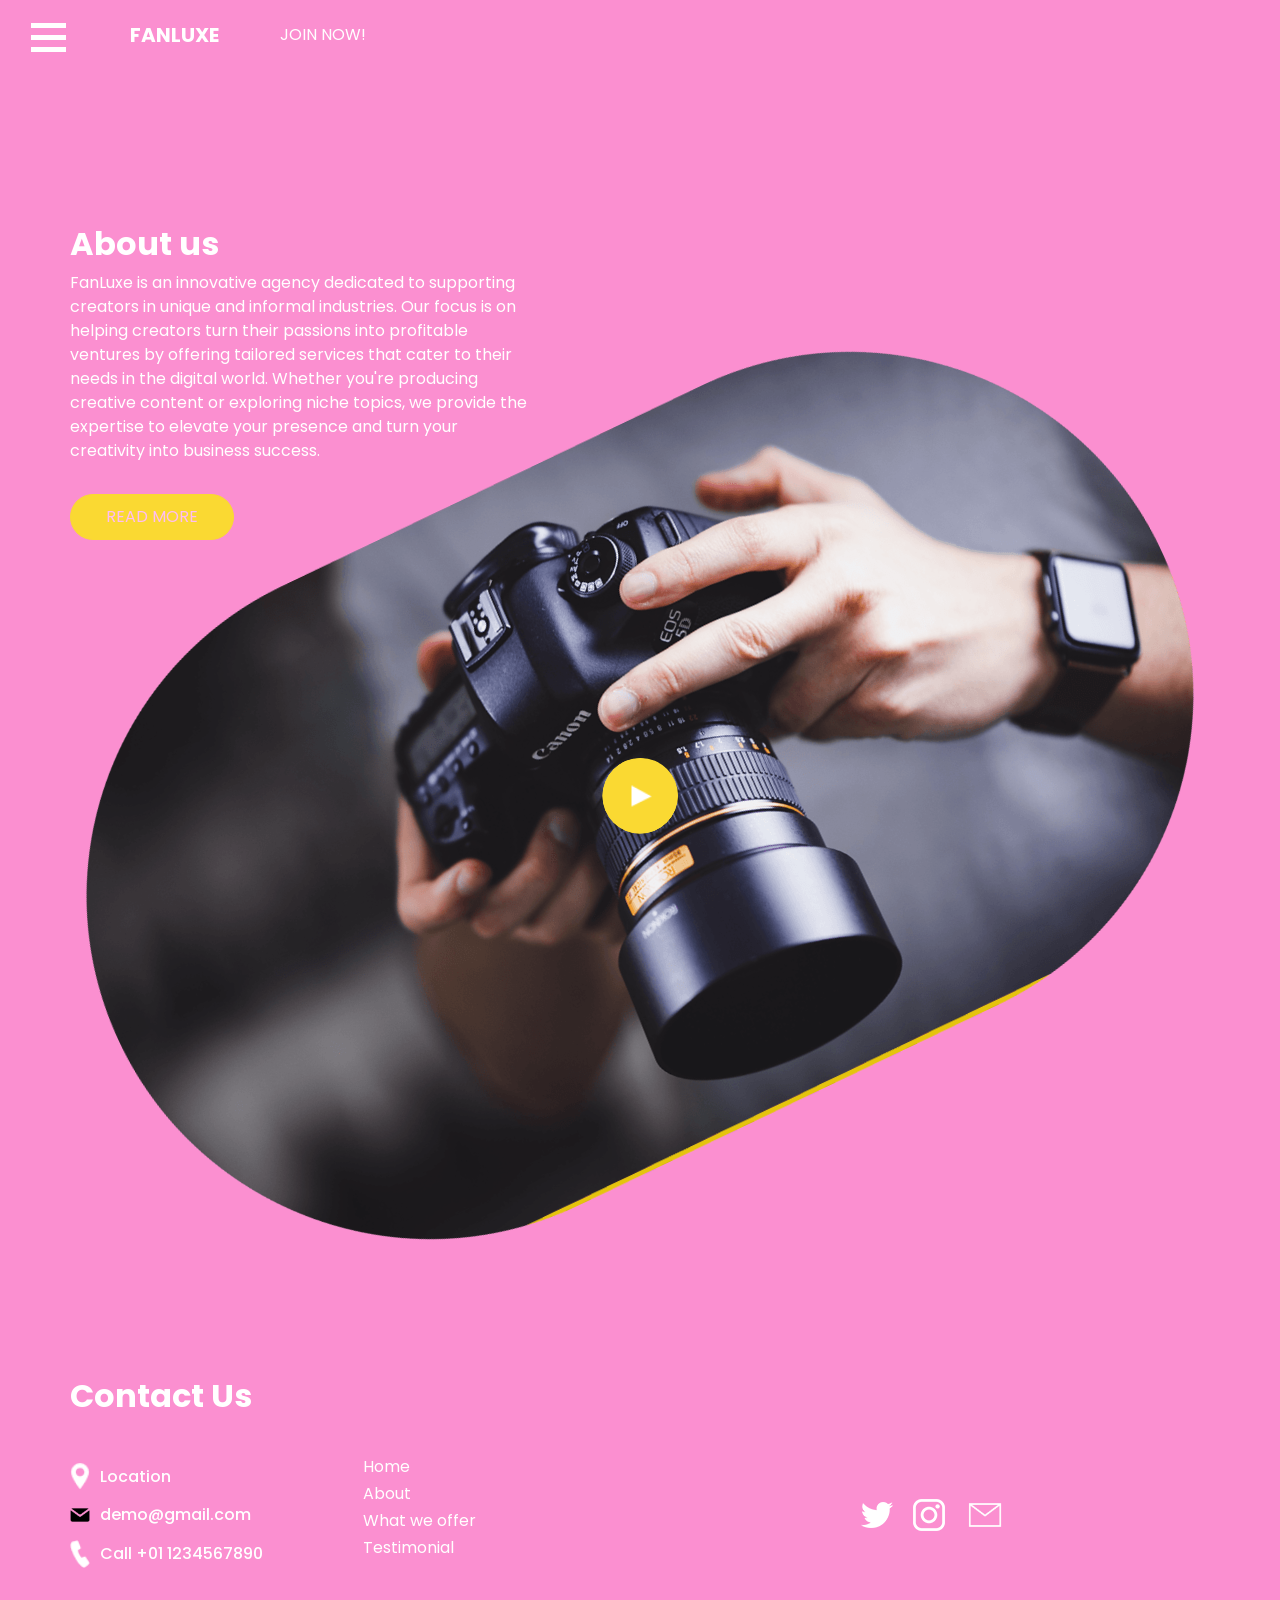
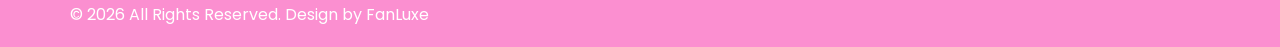
==== about.html @ 78a4a4df "Move website files to root directory for GitHub Pages" ====
<!DOCTYPE html>
<html lang="en">

<head>
  <!-- Basic -->
  <meta charset="utf-8" />
  <meta http-equiv="X-UA-Compatible" content="IE=edge" />
  <!-- Mobile Metas -->
  <meta name="viewport" content="width=device-width, initial-scale=1, shrink-to-fit=no" />
  <!-- Site Metas -->
  <meta name="keywords" content="" />
  <meta name="description" content="" />
  <meta name="author" content="" />

  <title>FanLuxe</title>

  <!-- slider stylesheet -->
  <link rel="stylesheet" type="text/css" href="https://cdnjs.cloudflare.com/ajax/libs/OwlCarousel2/2.3.4/assets/owl.carousel.min.css" />

  <!-- bootstrap core css -->
  <link rel="stylesheet" type="text/css" href="css/bootstrap.css" />

  <!-- Custom styles for this template -->
  <link href=" css/style.css" rel="stylesheet" />
  <!-- responsive style -->
  <link href="css/responsive.css" rel="stylesheet" />
</head>

<body class="sub_page">
  <div class="hero_area">
    <!-- header section strats -->
    <header class="header_section">
      <div class="container-fluid">
        <nav class="navbar navbar-expand-lg custom_nav-container d-block">
          <div class="main_nav_menu">
            <div class="fk_width">
              <div class="custom_menu-btn">
                <button onclick="openNav()">
                  <span class="s-1"> </span>
                  <span class="s-2"> </span>
                  <span class="s-3"> </span>
                </button>
              </div>
              <div id="myNav" class="overlay">
                <div class="overlay-content">
                  <a class="" href="index.html">Home <span class="sr-only">(current)</span></a>
                  <a class="" href="about.html">About </a>
                  <a class="" href="blog.html">What we offer </a>
                  <a class="" href="testimonial.html">Mission & Vision </a>
                </div>
              </div>
            </div>
            <a class="navbar-brand" href="index.html">
              <span>
                FanLuxe
              </span>
            </a>
            <div class="user_option">
              <a href="#">
                JOIN NOW!
              </a>
              <form class="form-inline ">
                <button class="btn  nav_search-btn" type="submit"></button>
              </form>
            </div>
          </div>
        </nav>
      </div>
    </header>
    <!-- end header section -->
  </div>

  <div class="layout_padding">
    <!-- about section -->

    <section class="about_section layout_padding-bottom">
      <div class="container">
        <div class="row">
          <div class="col-md-5">
            <div class="detail-box">
              <div class="heading_container">
                <h2>
                  About us
                </h2>
                <p>
                  FanLuxe is an innovative agency dedicated to supporting creators in unique and informal industries. Our focus is on helping creators turn their passions into profitable ventures by offering tailored services that cater to their needs in the digital world. Whether you're producing creative content or exploring niche topics, we provide the expertise to elevate your presence and turn your creativity into business success.
                </p>
                <a href="">
                  Read More
                </a>
              </div>
            </div>
          </div>
        </div>
      </div>
      <div class="img-box">
        <div class="play_btn">
          <a href="#">
            <img src="images/play.png" alt="" />
          </a>
        </div>
        <img src="images/about-img.png" class="about-img" alt="" />
      </div>
    </section>

    <!-- end about section -->
  </div>


  <!-- info section -->

  <section class="info_section ">
    <div class="info_container layout_padding-top">
      <div class="container">
        <div class="heading_container">
          <h2>
            Contact Us
          </h2>
        </div>
        <div class="info_main">
          <div class="row">
            <div class="col-md-4 col-lg-3">
              <div class="info_contact ">
                <a href="#" class="link-box">
                  <div class="img-box">
                    <img src="images/location.png" alt="" />
                  </div>
                  <div class="detail-box">
                    <h6>
                      Location
                    </h6>
                  </div>
                </a>
                <a href="" class="link-box">
                  <div class="img-box">
                    <img src="images/mail.png" alt="" />
                  </div>
                  <div class="detail-box">
                    <h6>
                      demo@gmail.com
                    </h6>
                  </div>
                </a>
                <a href="#" class="link-box">
                  <div class="img-box">
                    <img src="images/call.png" alt="" />
                  </div>
                  <div class="detail-box">
                    <h6>
                      Call +01 1234567890
                    </h6>
                  </div>
                </a>
              </div>
            </div>
            <div class="col-md-2 col-lg-3">
              <div class="info_link-box">
                <ul>
                  <li class=" active">
                    <a class="" href="index.html">Home <span class="sr-only">(current)</span></a>
                  </li>
                  <li class="">
                    <a class="" href="about.html">About </a>
                  </li>
                  <li class="">
                  
                  </li>
                  <li class="">
                    <a class="" href="blog.html">What we offer</a>
                  </li>
                  <li class="">
                    <a class="" href="testimonial.html">Testimonial </a>
                  </li>
                </ul>
              </div>
            </div>
            <div class="col-md-6 ">
              <div class="social_box">

                <a href="https://x.com/funluxe">
                  <img src="images/twitter.png" alt="" />
                </a>
      
                <a href="https://www.instagram.com/fan_luxeof/">
                  <img src="images/instagram.png" alt="" />   
                </a>
                <a href="fanluxeof@gmail.com">
                  <img src="images/maill.png" alt="" class="small-png" />
                </a>
              </div>
            </div>
          </div>
        </div>
      </div>
    </div>
  </section>

  <!-- end info section -->

  <!-- footer section -->
  <footer class="footer_section ">
    <div class="container">
      <p>
        &copy; <span id="displayYear"></span> All Rights Reserved. Design by
        <a href="https://html.design/">FanLuxe</a>
      </p>
    </div>
  </footer>
  <!-- footer section -->

  <script src="js/jquery-3.4.1.min.js"></script>
  <script src="js/bootstrap.js"></script>
  <script src="https://cdnjs.cloudflare.com/ajax/libs/OwlCarousel2/2.3.4/owl.carousel.min.js"></script>
  <script src="js/custom.js"></script>
</body>

</html>
---- css/style.css ----
@import url("https://fonts.googleapis.com/css2?family=Open+Sans:wght@400;700&family=Poppins:wght@400;500;700&display=swap");
@font-face {
  font-family: "Andale Mono";
  src: url(../fonts/AndaleMono.ttf);
}

html {
  scroll-behavior: smooth;
  overflow-x: hidden;
}

body {
  font-family: "Poppins", sans-serif;
  color: #df3ba3;
  background-color: #fb8fd0;
}

.layout_margin {
  margin-top: 90px;
  margin-bottom: 90px;
}

.layout_padding {
  padding-top: 120px;
  padding-bottom: 120px;
}

.layout_padding2 {
  padding-top: 45px;
  padding-bottom: 45px;
}

.small-png {
  width: 40px; /* Adjust the width as needed */
  height: auto; /* Maintain aspect ratio */
}


.layout_padding2-top {
  padding-top: 45px;
}

.layout_padding2-bottom {
  padding-bottom: 45px;
}

.layout_padding-top {
  padding-top: 120px;
}

.layout_padding-bottom {
  padding-bottom: 120px;
}

.heading_container {
  display: -webkit-box;
  display: -ms-flexbox;
  display: flex;
  -webkit-box-orient: vertical;
  -webkit-box-direction: normal;
      -ms-flex-direction: column;
          flex-direction: column;
  -webkit-box-align: start;
      -ms-flex-align: start;
          align-items: flex-start;
  color: #ffffff;
}

.heading_container h2 {
  font-weight: bold;
}

.heading_container a {
  display: inline-block;
  background: #fad932;
  color: hsl(310, 100%, 87%);
  padding: 10px 35px;
  border-radius: 30px;
  border: 1px solid #fad932;
  -webkit-transition: all 0.3s;
  transition: all 0.3s;
  text-transform: uppercase;
  margin-top: 15px;
}

.heading_container a:hover {
  background: transparent;
  color: #fad932;
}

@-webkit-keyframes hueAnimate {
  0% {
    -webkit-filter: hue-rotate(0deg);
            filter: hue-rotate(0deg);
  }
  100% {
    -webkit-filter: hue-rotate(360deg);
            filter: hue-rotate(360deg);
  }
}

@keyframes hueAnimate {
  0% {
    -webkit-filter: hue-rotate(0deg);
            filter: hue-rotate(0deg);
  }
  100% {
    -webkit-filter: hue-rotate(360deg);
            filter: hue-rotate(360deg);
  }
}

/*header section*/
.hero_area {
  position: relative;
}

.sub_page .info_section .social_box {
  -webkit-filter: invert(100%);
          filter: invert(100%);
}

.header_section .container-fluid {
  padding-right: 25px;
  padding-left: 25px;
}

.header_section .nav_container {
  margin: 0 auto;
}

.custom_nav-container.navbar-expand-lg .navbar-nav .nav-link img {
  width: 22px;
  margin-right: 15px;
}

.custom_nav-container.navbar-expand-lg .navbar-nav .nav-link {
  padding: 0px 25px;
  color: #fefeff;
  text-align: center;
  font-family: "Roboto", sans-serif;
}

.custom_menu-btn {
  z-index: 9;
  position: absolute;
  left: 0;
  top: 15px;
}

.custom_menu-btn button {
  outline: none;
  border: none;
  background-color: transparent;
}

.custom_menu-btn span {
  display: block;
  width: 35px;
  height: 5px;
  background-color: #fff;
  margin: 7px 0;
  -webkit-transition: all 0.3s;
  transition: all 0.3s;
}

.custom_menu-btn .s-2 {
  -webkit-transition: all 0.1s;
  transition: all 0.1s;
}

.menu_btn-style {
  position: fixed;
  left: 22px;
  top: 15px;
}

.menu_btn-style button {
  -webkit-transform: translateX(14px);
          transform: translateX(14px);
}

.menu_btn-style button .s-1 {
  -webkit-transform: rotate(45deg) translateY(17px);
          transform: rotate(45deg) translateY(17px);
}

.menu_btn-style button .s-2 {
  -webkit-transform: translateX(-100px);
          transform: translateX(-100px);
}

.menu_btn-style button .s-3 {
  -webkit-transform: rotate(-45deg) translateY(-17px);
          transform: rotate(-45deg) translateY(-17px);
}

.position-unset {
  position: unset;
}

.navbar-expand-lg .navbar-collapse {
  -webkit-box-flex: 0;
      -ms-flex-positive: 0;
          flex-grow: 0;
}

.overlay {
  height: 100%;
  width: 0;
  position: fixed;
  z-index: 1;
  top: 0;
  left: 0;
  background: rgba(3, 16, 3, 0.95);
  overflow-x: hidden;
  -webkit-transition: 0.5s;
  transition: 0.5s;
}

.overlay .closebtn {
  position: absolute;
  top: 0;
  right: 30px;
  font-size: 60px;
}

.overlay a {
  display: inline-block;
  padding: 10px 15px;
  text-decoration: none;
  font-size: 18px;
  text-transform: uppercase;
  color: #ffffff;
  margin: 10px 0;
  display: block;
  -webkit-transition: 0.3s;
  transition: 0.3s;
  border: 1.5px solid #ffffff;
  border-radius: 5px;
  width: 190px;
}

.overlay a:hover {
  border-color: transparent;
  background-color: #ffffff;
}

.overlay-content {
  position: relative;
  top: 20%;
  width: 100%;
  text-align: center;
  margin-top: 30px;
  display: -webkit-box;
  display: -ms-flexbox;
  display: flex;
  -webkit-box-orient: vertical;
  -webkit-box-direction: normal;
      -ms-flex-direction: column;
          flex-direction: column;
  -webkit-box-align: center;
      -ms-flex-align: center;
          align-items: center;
}

.menu_width {
  width: 100%;
}

.scroll-y-hidden {
  overflow-y: hidden;
}

a,
a:hover,
a:focus {
  text-decoration: none;
}

a:hover,
a:focus {
  color: initial;
}

.btn,
.btn:focus {
  outline: none !important;
  -webkit-box-shadow: none;
          box-shadow: none;
}

.fk_width {
  width: 105px;
}

.custom_nav-container .nav_search-btn {
  background-image: url(../images/search-icon.png);
  background-size: 18px;
  background-repeat: no-repeat;
  width: 35px;
  height: 35px;
  padding: 0;
  border: none;
  background-position: center;
}

.navbar-brand {
  display: -webkit-box;
  display: -ms-flexbox;
  display: flex;
}

.navbar-brand span {
  color: #ffffff;
  font-weight: bold;
  text-transform: uppercase;
}

.custom_nav-container {
  z-index: 99999;
  padding: 15px 0;
  -webkit-box-pack: start;
      -ms-flex-pack: start;
          justify-content: flex-start;
}

.custom_nav-container .navbar-toggler {
  outline: none;
}

.custom_nav-container .navbar-toggler .navbar-toggler-icon {
  background-image: url(../images/menu.png);
  background-size: 55px;
}

.main_nav_menu {
  display: -webkit-box;
  display: -ms-flexbox;
  display: flex;
}

.user_option {
  display: -webkit-box;
  display: -ms-flexbox;
  display: flex;
  -webkit-box-align: center;
      -ms-flex-align: center;
          align-items: center;
  margin-left: 45px;
}

.user_option a {
  display: -webkit-box;
  display: -ms-flexbox;
  display: flex;
  -webkit-box-align: center;
      -ms-flex-align: center;
          align-items: center;
  margin-right: 35px;
  color: #ffffff;
  text-transform: uppercase;
}

.user_option a img {
  width: 20px;
  margin-right: 10px;
}

.user_option a span {
  color: #ffffff;
}

/*end header section*/
.slider_section {
  padding-top: 45px;
}

.slider_section #carouselExampleIndicators {
  -webkit-box-flex: 1;
      -ms-flex: 1;
          flex: 1;
}

.slider_section .detail-box {
  color: #ffffff;
  margin-top: 75px;
}

.slider_section .detail-box h1 {
  font-size: 3rem;
  font-family: "Andale Mono";
}

.slider_section .detail-box p {
  margin-top: 15px;
}

.slider_section .detail-box a {
  display: inline-block;
  background: #fad932;
  color: #000000;
  padding: 10px 25px;
  border-radius: 30px;
  border: 1px solid #fad932;
  -webkit-transition: all 0.3s;
  transition: all 0.3s;
  text-transform: uppercase;
  margin-top: 35px;
}

.slider_section .detail-box a:hover {
  background: transparent;
  color: #fad932;
}

.slider_section .img-box {
  margin-top: -125px;
}

.slider_section .img-box img {
  width: 100%;
}

.slider_section .img-box::before {
  content: "";
  position: absolute;
  top: -135px;
  left: 0;
  width: 100%;
  height: 100%;
  background: -webkit-gradient(linear, left top, left bottom, from(#000000), color-stop(transparent), to(transparent));
  background: linear-gradient(to bottom, #000000, transparent, transparent);
  z-index: 1;
  display: none;
}

.slider_section .carousel_control-box {
  display: -webkit-box;
  display: -ms-flexbox;
  display: flex;
  -webkit-box-align: center;
      -ms-flex-align: center;
          align-items: center;
  margin-top: 45px;
}

.slider_section .carousel_btn-container {
  width: 95px;
  min-width: 95px;
  display: -webkit-box;
  display: -ms-flexbox;
  display: flex;
  -webkit-box-pack: justify;
      -ms-flex-pack: justify;
          justify-content: space-between;
  z-index: 999;
}

.slider_section .carousel_btn-container .carousel-control-prev,
.slider_section .carousel_btn-container .carousel-control-next {
  position: unset;
  width: 45px;
  height: 45px;
  border: none;
  border-radius: 100%;
  opacity: 1;
  background-repeat: no-repeat;
  background-size: 10px;
  background-position: center;
  border: 1.5px solid #ffffff;
  background-color: transparent;
}

.slider_section .carousel_btn-container .carousel-control-prev:hover,
.slider_section .carousel_btn-container .carousel-control-next:hover {
  background-color: #fad932;
  border-color: transparent;
}

.slider_section .carousel_btn-container .carousel-control-prev {
  background-image: url(../images/prev.png);
}

.slider_section .carousel_btn-container .carousel-control-next {
  background-image: url(../images/next.png);
}

.slider_section .carousel-indicators {
  width: 550px;
  min-width: 550px;
  position: relative;
  margin: 0;
  margin-left: 35px;
  -webkit-box-pack: justify;
      -ms-flex-pack: justify;
          justify-content: space-between;
}

.slider_section .carousel-indicators::before {
  content: "";
  width: calc(100% - 75px);
  height: 1px;
  position: absolute;
  top: 50%;
  left: calc(50% - 8px);
  -webkit-transform: translate(-50%, -50%);
          transform: translate(-50%, -50%);
  background-color: #ffffff;
}

.slider_section .carousel-indicators .ol_design {
  width: 20px;
  height: 20px;
  position: absolute;
  top: 50%;
  left: calc(0% + 35px);
  -webkit-transform: translate(-50%, -50%);
          transform: translate(-50%, -50%);
  border-radius: 100%;
  background-color: #fad932;
  -webkit-transition: all .3s;
  transition: all .3s;
  z-index: 2;
}

.slider_section .carousel-indicators li {
  height: auto;
  border: none;
  opacity: 1;
  color: #ffffff;
  text-indent: 0;
  background-color: transparent;
}

.about_section .detail-box {
  margin: 35px auto;
  position: relative;
  z-index: 2;
}

.about_section .img-box {
  width: 90%;
  margin: auto;
  position: relative;
  background-repeat: no-repeat;
  margin-top: -125px;
}

.about_section .img-box .play_btn {
  background: #fad932;
  display: -webkit-box;
  display: -ms-flexbox;
  display: flex;
  -webkit-box-align: center;
      -ms-flex-align: center;
          align-items: center;
  -webkit-box-pack: center;
      -ms-flex-pack: center;
          justify-content: center;
  border-radius: 100%;
  width: 75px;
  height: 75px;
  position: absolute;
  z-index: 3;
  top: 50%;
  left: 50%;
  -webkit-transform: translate(-50%, -50%);
          transform: translate(-50%, -50%);
}

.about_section .img-box .play_btn button {
  -webkit-box-shadow: none;
          box-shadow: none;
  background-color: transparent;
  border: none;
  position: relative;
  z-index: 5;
}

.about_section .img-box .play_btn a {
  background: #fad932;
  display: -webkit-box;
  display: -ms-flexbox;
  display: flex;
  -webkit-box-align: center;
      -ms-flex-align: center;
          align-items: center;
  -webkit-box-pack: center;
      -ms-flex-pack: center;
          justify-content: center;
  border-radius: 100%;
  width: 75px;
  height: 75px;
  position: relative;
  z-index: 5;
}

.about_section .img-box .play_btn img {
  width: 20px;
  margin-left: 3px;
}

.about_section .img-box .play_btn::before {
  content: "";
  width: 100%;
  height: 100%;
  position: absolute;
  top: 50%;
  left: 50%;
  background: #fad932;
  opacity: 1;
  border-radius: 100%;
  -webkit-transform: translate(-50%, -50%);
          transform: translate(-50%, -50%);
}

.about_section .img-box .play_btn::before {
  z-index: 2;
  -webkit-animation: before-animation 1500ms infinite;
          animation: before-animation 1500ms infinite;
}

@-webkit-keyframes before-animation {
  0% {
    -webkit-transform: translateX(-50%) translateY(-50%) translateZ(0) scale(1);
            transform: translateX(-50%) translateY(-50%) translateZ(0) scale(1);
    opacity: 1;
  }
  100% {
    -webkit-transform: translateX(-50%) translateY(-50%) translateZ(0) scale(1.5);
            transform: translateX(-50%) translateY(-50%) translateZ(0) scale(1.5);
    opacity: 0;
  }
}

@keyframes before-animation {
  0% {
    -webkit-transform: translateX(-50%) translateY(-50%) translateZ(0) scale(1);
            transform: translateX(-50%) translateY(-50%) translateZ(0) scale(1);
    opacity: 1;
  }
  100% {
    -webkit-transform: translateX(-50%) translateY(-50%) translateZ(0) scale(1.5);
            transform: translateX(-50%) translateY(-50%) translateZ(0) scale(1.5);
    opacity: 0;
  }
}

.about_section .img-box .about-img {
  width: 100%;
  -webkit-transform: rotate(-25deg);
          transform: rotate(-25deg);
  -webkit-animation: hueAnimate .7s infinite;
          animation: hueAnimate .7s infinite;
}

.about_section .btn-box {
  display: -webkit-box;
  display: -ms-flexbox;
  display: flex;
  -webkit-box-pack: center;
      -ms-flex-pack: center;
          justify-content: center;
  margin-top: 75px;
  margin-bottom: 175px;
}

.about_section .btn-box a {
  display: inline-block;
  background: #ffffff;
  color: #000000;
  padding: 10px 40px;
  border-radius: 30px;
  border: 1px solid #ffffff;
  -webkit-transition: all 0.3s;
  transition: all 0.3s;
}

.about_section .btn-box a:hover {
  background: transparent;
  color: #ffffff;
}

.gallery_section .gallery_container {
  position: relative;
  max-width: 1500px;
  margin: auto;
}

.gallery_section .gallery_container .gallery_bg {
  position: absolute;
  width: 100%;
  top: 10%;
  margin-left: 0;
  -webkit-transform: rotate(45deg);
          transform: rotate(45deg);
  z-index: -1;
}

.gallery_section .gallery_container .gallery_bg img {
  width: 100%;
}

.gallery_section .gallery_container .gallery_box {
  width: 85%;
  margin: auto;
}

.gallery_section .gallery_container .box {
  display: -webkit-box;
  display: -ms-flexbox;
  display: flex;
}

.gallery_section .gallery_container .box.b1 .img-box {
  margin-left: 8%;
}

.gallery_section .gallery_container .box.b3 {
  -webkit-box-pack: end;
      -ms-flex-pack: end;
          justify-content: flex-end;
}

.gallery_section .gallery_container .box.b4 {
  -webkit-box-pack: end;
      -ms-flex-pack: end;
          justify-content: flex-end;
}

.gallery_section .gallery_container .box.b4 .img-box {
  margin-right: 8%;
}

.gallery_section .gallery_container .box .img-box {
  position: relative;
  margin: 10px;
  border-radius: 35px;
  overflow: hidden;
  width: 350px;
}

.gallery_section .gallery_container .box .img-box img {
  width: 100%;
}

.gallery_section .gallery_container .box .img-box h5 {
  color: #031003;
  position: absolute;
  margin: 0;
  top: 50%;
  left: 50%;
  -webkit-transform: translate(-50%, -50%);
          transform: translate(-50%, -50%);
  text-transform: uppercase;
}

.blog_section .detail-box {
  margin: 35px auto;
  position: relative;
  z-index: 2;
}

.blog_section .blog_container {
  position: relative;
  max-width: 1500px;
  margin: auto;
}

.blog_section .blog_container .blog_bg {
  position: absolute;
  width: 100%;
  top: 10%;
  margin-left: 0;
  -webkit-transform: rotate(-45deg);
          transform: rotate(-45deg);
  z-index: -1;
}

.blog_section .blog_container .blog_bg img {
  width: 100%;
}

.blog_section .blog_box {
  width: 80%;
  margin: auto;
}

.blog_section .box {
  margin-top: 55px;
  background-color: #ffffff;
  border-radius: 35px;
  overflow: hidden;
}

.blog_section .box.b1 {
  margin-top: 100%;
}

.blog_section .box .img-box {
  position: relative;
}

.blog_section .box .img-box img {
  width: 100%;
}

.blog_section .box .blog-detail {
  padding: 25px 25px 15px;
}

.blog_section .box .blog-detail .blog_post {
  display: -webkit-box;
  display: -ms-flexbox;
  display: flex;
  -webkit-box-pack: justify;
      -ms-flex-pack: justify;
          justify-content: space-between;
}

.blog_section .box .blog-detail .blog_post h6 {
  color: #c2bebe;
}

.blog_section .box .blog-detail h5 {
  color: #031003;
  text-transform: uppercase;
  font-weight: bold;
}

.blog_section .box .blog-detail p {
  color: #404040;
}

.client_section .client_container {
  position: relative;
  max-width: 1500px;
  margin: auto;
}

.client_section .client_container .client_bg {
  position: absolute;
  width: 100%;
  top: 10%;
  margin-left: 0;
  -webkit-transform: rotate(45deg);
          transform: rotate(45deg);
  z-index: -1;
}

.client_section .client_container .client_bg img {
  width: 100%;
}

.client_section .client_box {
  width: 80%;
  margin: auto;
}

.client_section .box {
  position: relative;
}

.client_section .client_content-box {
  display: -webkit-box;
  display: -ms-flexbox;
  display: flex;
  -webkit-box-orient: vertical;
  -webkit-box-direction: normal;
      -ms-flex-direction: column;
          flex-direction: column;
  -webkit-box-align: center;
      -ms-flex-align: center;
          align-items: center;
  text-align: center;
  margin: 0 10px;
}

.client_section .client_content-box .img-box {
  width: 125px;
  border-radius: 100%;
  margin-bottom: -62px;
  position: relative;
  z-index: 2;
}

.client_section .client_content-box .img-box img {
  width: 100%;
}

.client_section .client_content-box .detail-box {
  padding: 95px 25px 45px 25px;
  background-color: #ffffff;
  border-radius: 35px;
}

.client_section .client_content-box .detail-box h4 {
  color: #1d1b28;
  font-weight: bold;
}

.client_section .client_content-box .detail-box p {
  color: #1d1b28;
  margin-top: 25px;
}

.client_section .client_content-box .detail-box img {
  width: 35px;
  margin-top: 25px;
}

.client_section .carousel-control-prev,
.client_section .carousel-control-next {
  width: 50px;
  height: 50px;
  background-color: #000000;
  opacity: 1;
  top: 50%;
  background-repeat: no-repeat;
  background-position: center;
  background-size: 12px;
  border-radius: 5px;
}

.client_section .carousel-control-prev:hover,
.client_section .carousel-control-next:hover {
  background-color: #fad932;
}

.client_section .carousel-control-prev {
  background-image: url(../images/prev-arrow.png);
  left: -65px;
}

.client_section .carousel-control-next {
  background-image: url(../images/next-arrow.png);
  right: -65px;
}

.client_section .camera_img-box {
  margin-top: 115%;
}

.client_section .camera_img-box img {
  width: 100%;
}

/* info section */
.info_section {
  position: relative;
  margin-top: -125px;
}

.info_section .heading_container {
  margin-bottom: 25px;
}

.info_section .info_main .row {
  -webkit-box-align: center;
      -ms-flex-align: center;
          align-items: center;
}

.info_section .info_logo {
  display: -webkit-box;
  display: -ms-flexbox;
  display: flex;
}

.info_section .info_logo img {
  width: 65px;
}

.info_section .social_box {
  display: -webkit-box;
  display: -ms-flexbox;
  display: flex;
  -webkit-box-align: center;
      -ms-flex-align: center;
          align-items: center;
  -webkit-box-pack: center;
      -ms-flex-pack: center;
          justify-content: center;
}

.info_section .social_box a {
  margin: 0 10px;
}

.info_section a {
  text-transform: none;
}

.info_section h5 {
  margin-bottom: 12px;
  font-size: 24px;
  color: #3eb4b8;
}

.info_section p {
  color: #323232;
}

.info_section ul {
  padding: 0;
}

.info_section ul li {
  list-style-type: none;
  margin: 3px 0;
}

.info_section ul li a {
  color: #ffffff;
}

.info_section .info_link-box {
  display: -webkit-box;
  display: -ms-flexbox;
  display: flex;
  -webkit-box-orient: vertical;
  -webkit-box-direction: normal;
      -ms-flex-direction: column;
          flex-direction: column;
}

.info_section .info_contact .link-box {
  display: -webkit-box;
  display: -ms-flexbox;
  display: flex;
  -webkit-box-align: center;
      -ms-flex-align: center;
          align-items: center;
  margin: 15px 0;
  color: #ffffff;
}

.info_section .info_contact .link-box .img-box {
  display: -webkit-box;
  display: -ms-flexbox;
  display: flex;
  -webkit-box-pack: center;
      -ms-flex-pack: center;
          justify-content: center;
  -webkit-box-align: center;
      -ms-flex-align: center;
          align-items: center;
  margin-right: 10px;
}

.info_section .info_contact .link-box .img-box img {
  width: 20px;
}

.info_section .info_contact .link-box h6 {
  margin-bottom: 0;
}

/* end info section */
/* footer section*/
.footer_section {
  color: #ffffff;
}

.footer_section p {
  margin: 0;
  padding: 20px 0;
}

.footer_section a {
  color: #ffffff;
}

.modal-dialog {
  max-width: 800px;
  margin: 30px auto;
}

.modal-body {
  position: relative;
  padding: 0px;
}

.close {
  position: absolute;
  right: -30px;
  top: 0;
  z-index: 999;
  font-size: 2rem;
  font-weight: normal;
  color: #fff;
  opacity: 1;
}
/*# sourceMappingURL=style.css.map */
---- css/responsive.css ----
/* @media (min-width:1500px) {
    .gallery_section .gallery_container .gallery_bg {
        max-width: 1500px;
        left: 10%;

    }
}

@media (min-width:2000px) {
    .gallery_section .gallery_container .gallery_bg {
        left: 15%;

    }
} */

@media (max-width: 1260px) {}

@media (max-width: 1120px) {}

@media (max-width: 992px) {
    .main_nav_menu {
        justify-content: space-between;
    }

    .user_option {
        margin-left: 0;
    }

    .navbar-brand {
        margin-right: 0;
    }

    .slider-row {
        flex-direction: column-reverse;
    }

    .slider_section .img-box {
        margin-top: -135px;
    }

    .slider_section .detail-box {
        margin-top: 0;
    }

    .slider_section .img-box::before {
        display: block;
    }

    .slider_section .carousel-indicators {
        width: 450px;
        min-width: 450px;
    }

    .about_section .img-box {
        width: 100%;
        padding: 0 5px;
        margin-top: 0;
    }

    .gallery_section .gallery_container .gallery_bg {
        top: -75px;
    }

    .gallery_section .gallery_container .gallery_box {
        margin-top: 200px;
    }

    .blog_section .blog_container .blog_bg {
        top: 0;
    }

    .blog_section .blog_box {
        width: 100%;
    }

    .blog_section .box.b1 {
        margin-top: 35%;
    }

    .client_section .client_box {
        width: 100%;
    }

    .client_section .box {
        margin-top: 75px;
    }

    .client_section .camera_img-box {
        margin-top: 45px;
        padding-left: 45px;
    }

    .footer_section {
        text-align: center;
    }

    .social_box {
        filter: invert(100%);
    }

}

@media (max-width: 856px) {

    .client_section .carousel-control-prev,
    .client_section .carousel-control-next {
        top: 100%;

    }

    .client_section .carousel-control-prev {
        left: 50%;
        transform: translate(-105%, -50%);
    }

    .client_section .carousel-control-next {
        right: 50%;
        transform: translate(105%, -50%);
    }
}

@media (max-width: 767px) {

    .layout_padding {
        padding-top: 90px;
        padding-bottom: 90px;
    }

    .layout_padding-top {
        padding-top: 90px;
    }

    .layout_padding-bottom {
        padding-bottom: 90px;
    }


    .info_section .info_top .info_form {
        margin-bottom: 35px;
    }

    .info_section .info_main .row>div {
        display: flex;
        flex-direction: column;
        align-items: center;
        text-align: center;
        margin-bottom: 25px;
    }

    .info_section .info_contact .link-box {
        justify-content: center;
    }

    .slider_section .carousel-indicators {
        width: 400px;
        min-width: 400px;
    }

    .gallery_section .gallery_container .box {
        flex-direction: column;
        align-items: center;

    }

    .gallery_section .gallery_container .gallery_box {
        width: 100%;
    }

    .gallery_section .gallery_container .box.b1 .img-box {
        margin-left: 10px;
    }

    .gallery_section .gallery_container .box.b4 .img-box {
        margin-right: 10px;
    }

    .info_section .heading_container {
        align-items: center;
    }
}

@media (max-width: 576px) {
    .slider_section .carousel_control-box {
        flex-direction: column;
        align-items: flex-start;
    }

    .slider_section .carousel-indicators {
        width: 100%;
        min-width: 100%;
        margin-left: 0;
        margin-top: 35px;
    }

    .slider_section .img-box::before {
        background: -webkit-gradient(linear, left top, left bottom, from(#000000), to(transparent));
        background: linear-gradient(to bottom, #000, transparent);
    }

    .gallery_section .gallery_container .box .img-box {
        width: 100%;
        border-radius: 10px;
    }

    .blog_section .box {
        border-radius: 25px;
    }
}

@media (max-width: 480px) {
    .main_nav_menu {
        justify-content: center;
    }

    .fk_width {
        width: 10px;
    }

    .user_option {
        display: none;
    }

    .about_section .img-box .play_btn,
    .about_section .img-box .play_btn a {
        width: 55px;
        height: 55px;
    }
}

@media (max-width: 420px) {}

@media (max-width: 360px) {}

@media (min-width: 1200px) {
    .container {
        max-width: 1170px;
    }

}
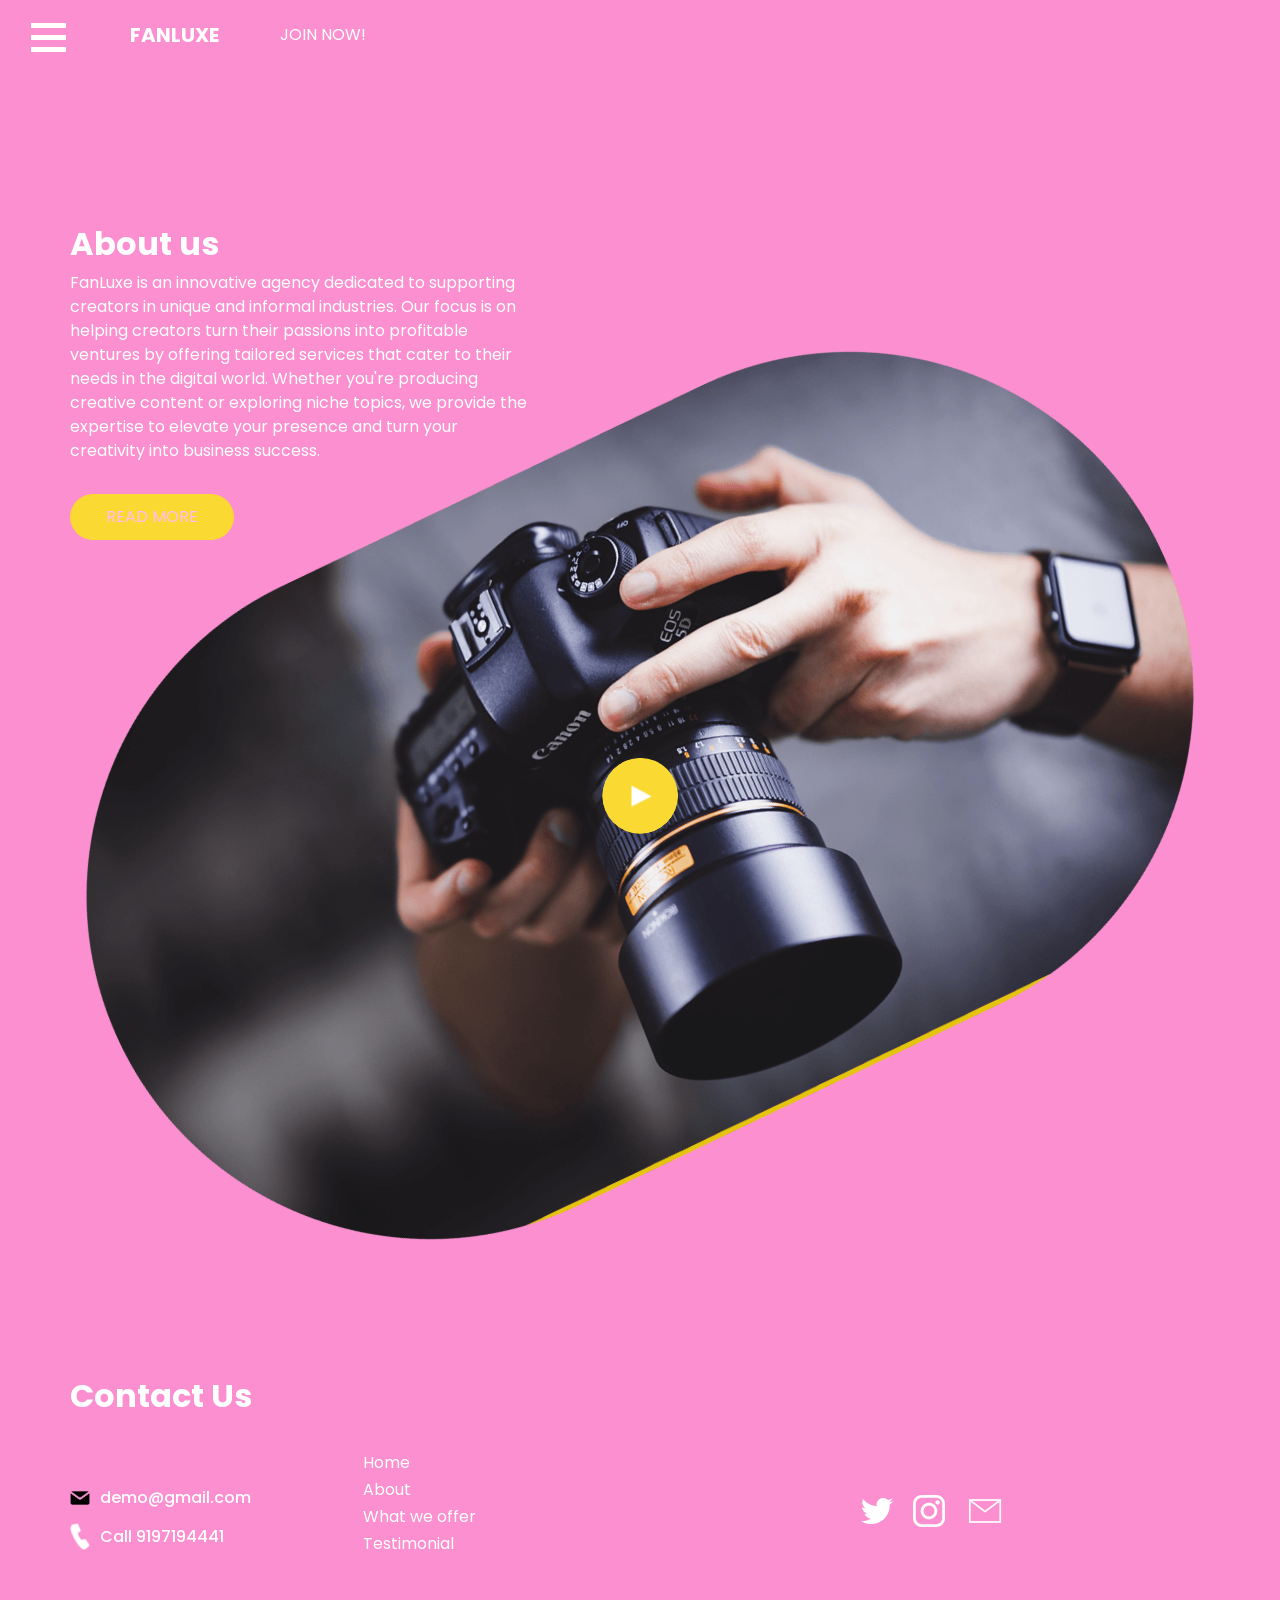
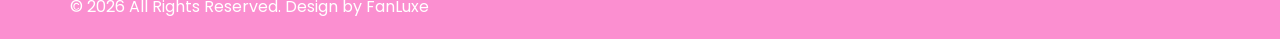
==== commit 50f7b693: "Describe your changes here" ====
--- a/about.html
+++ b/about.html
@@ -123,11 +123,11 @@
               <div class="info_contact ">
                 <a href="#" class="link-box">
                   <div class="img-box">
-                    <img src="images/location.png" alt="" />
+                
                   </div>
                   <div class="detail-box">
                     <h6>
-                      Location
+                    
                     </h6>
                   </div>
                 </a>
@@ -147,7 +147,7 @@
                   </div>
                   <div class="detail-box">
                     <h6>
-                      Call +01 1234567890
+                      Call 9197194441
                     </h6>
                   </div>
                 </a>
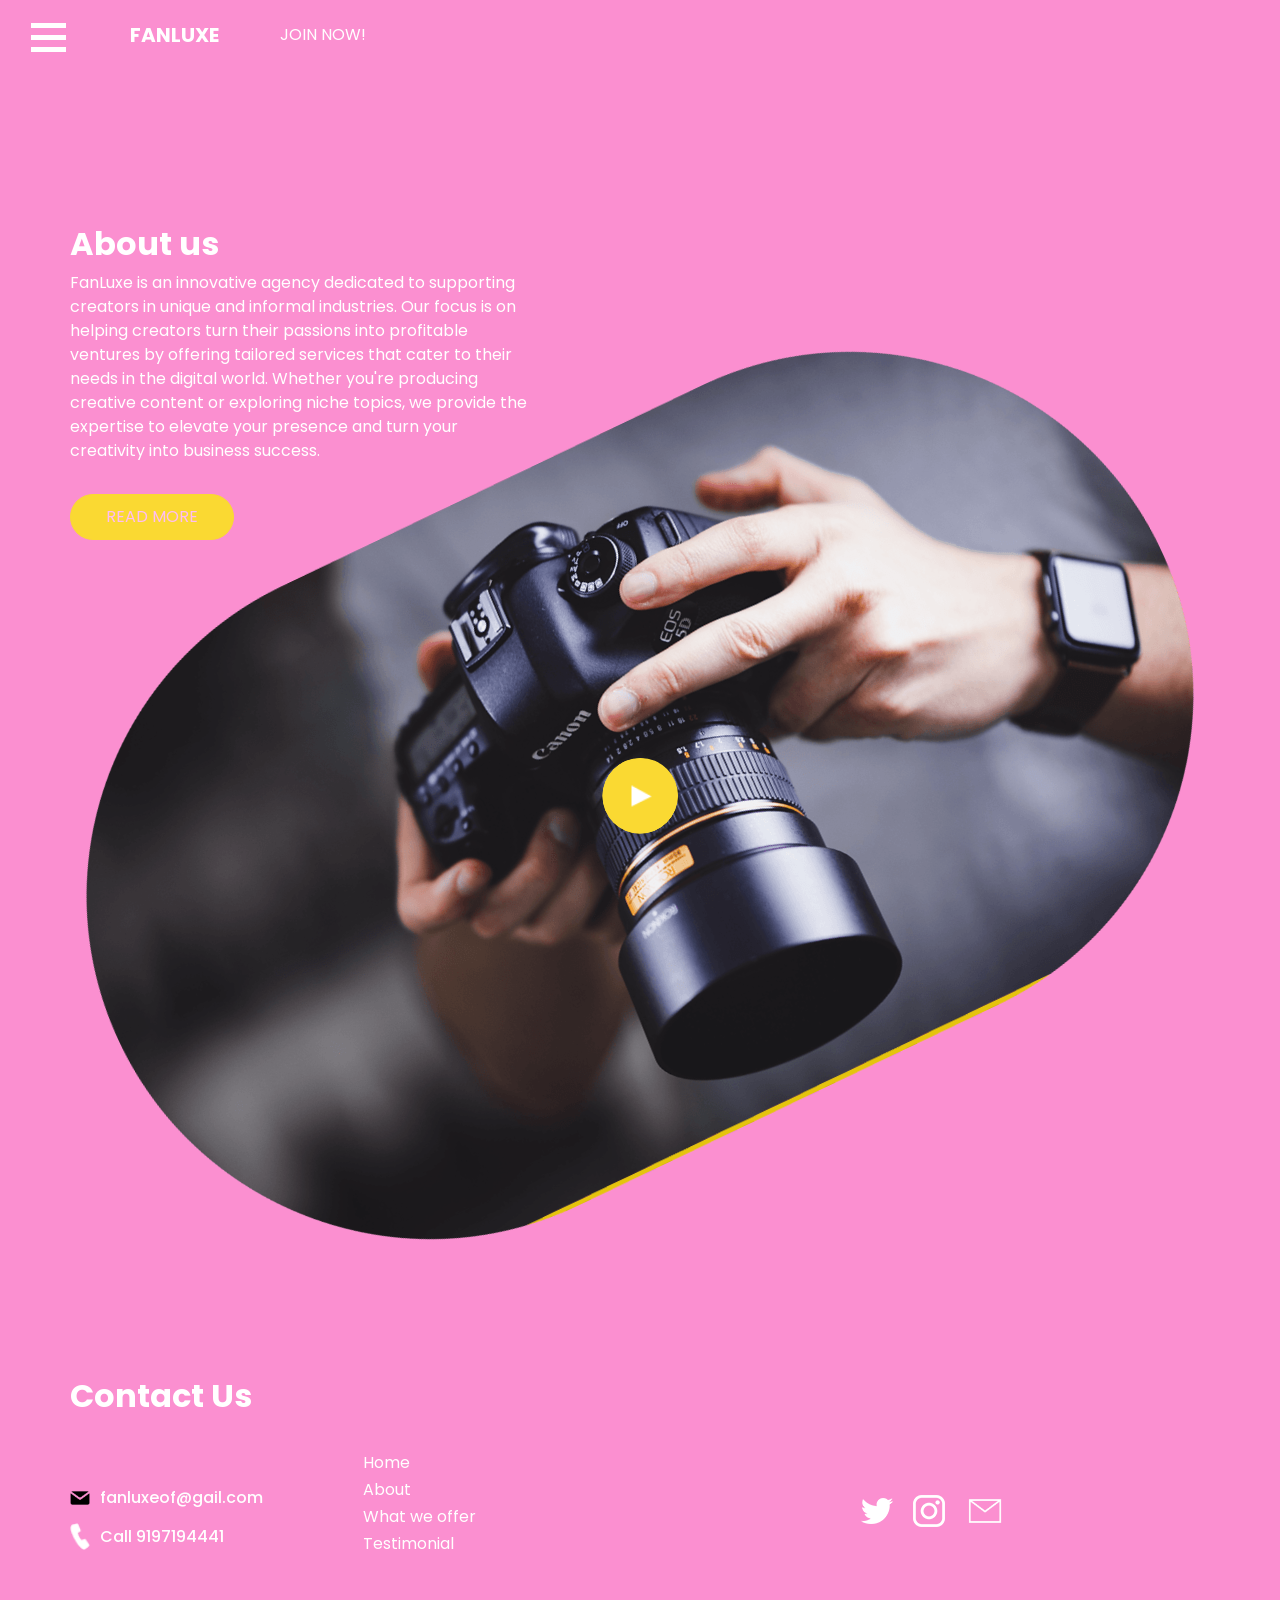
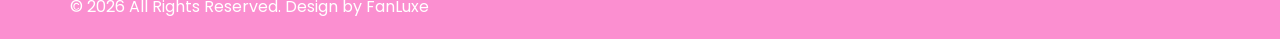
==== commit de22f7d7: "Describe your changes here" ====
--- a/about.html
+++ b/about.html
@@ -131,13 +131,13 @@
                     </h6>
                   </div>
                 </a>
-                <a href="" class="link-box">
+                <a href="https://mail.google.com/mail/u/0/#inbox" class="link-box">
                   <div class="img-box">
                     <img src="images/mail.png" alt="" />
                   </div>
                   <div class="detail-box">
                     <h6>
-                      demo@gmail.com
+                      fanluxeof@gail.com
                     </h6>
                   </div>
                 </a>
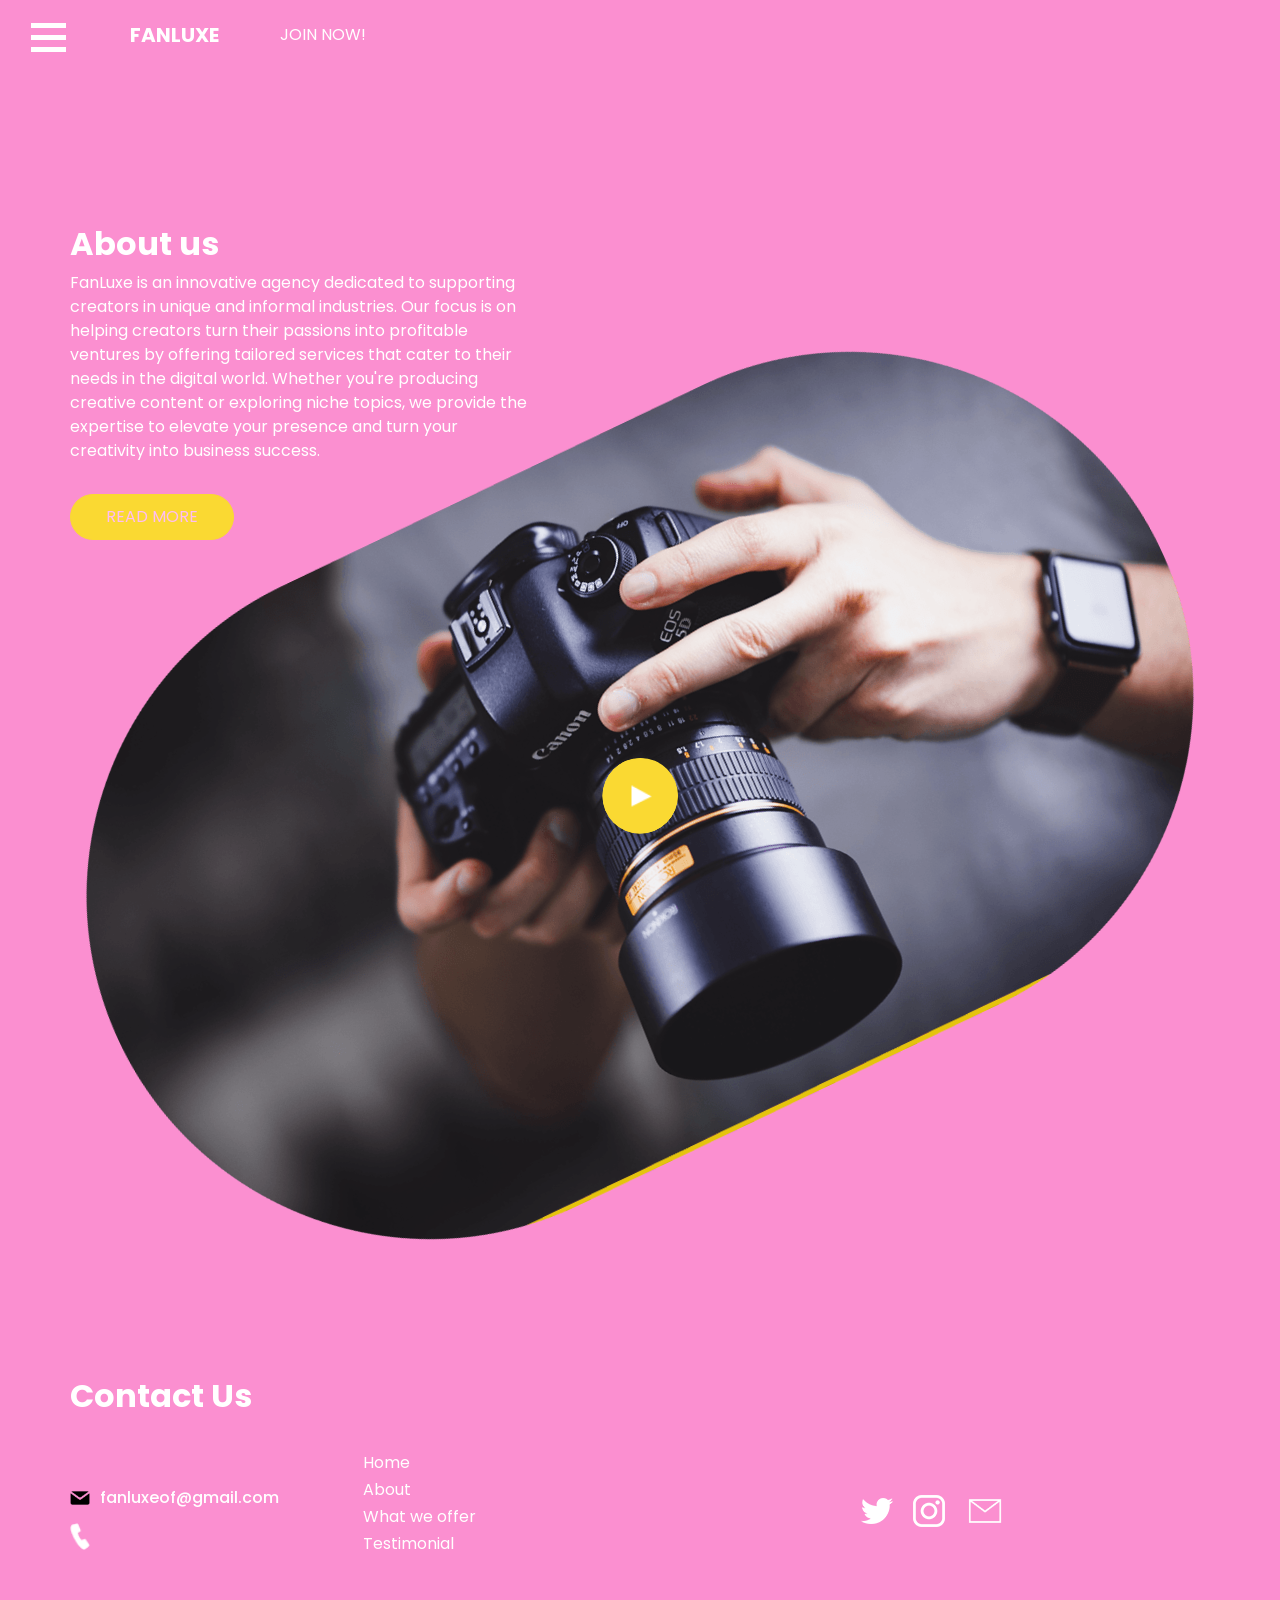
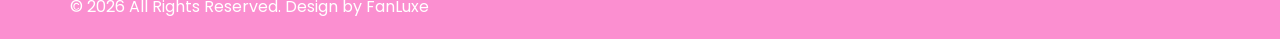
==== commit 5605f014: "Update about.html" ====
--- a/about.html
+++ b/about.html
@@ -137,7 +137,7 @@
                   </div>
                   <div class="detail-box">
                     <h6>
-                      fanluxeof@gail.com
+                      fanluxeof@gmail.com
                     </h6>
                   </div>
                 </a>
@@ -146,9 +146,7 @@
                     <img src="images/call.png" alt="" />
                   </div>
                   <div class="detail-box">
-                    <h6>
-                      Call 9197194441
-                    </h6>
+                   
                   </div>
                 </a>
               </div>
@@ -214,4 +212,4 @@
   <script src="js/custom.js"></script>
 </body>
 
-</html>+</html>
